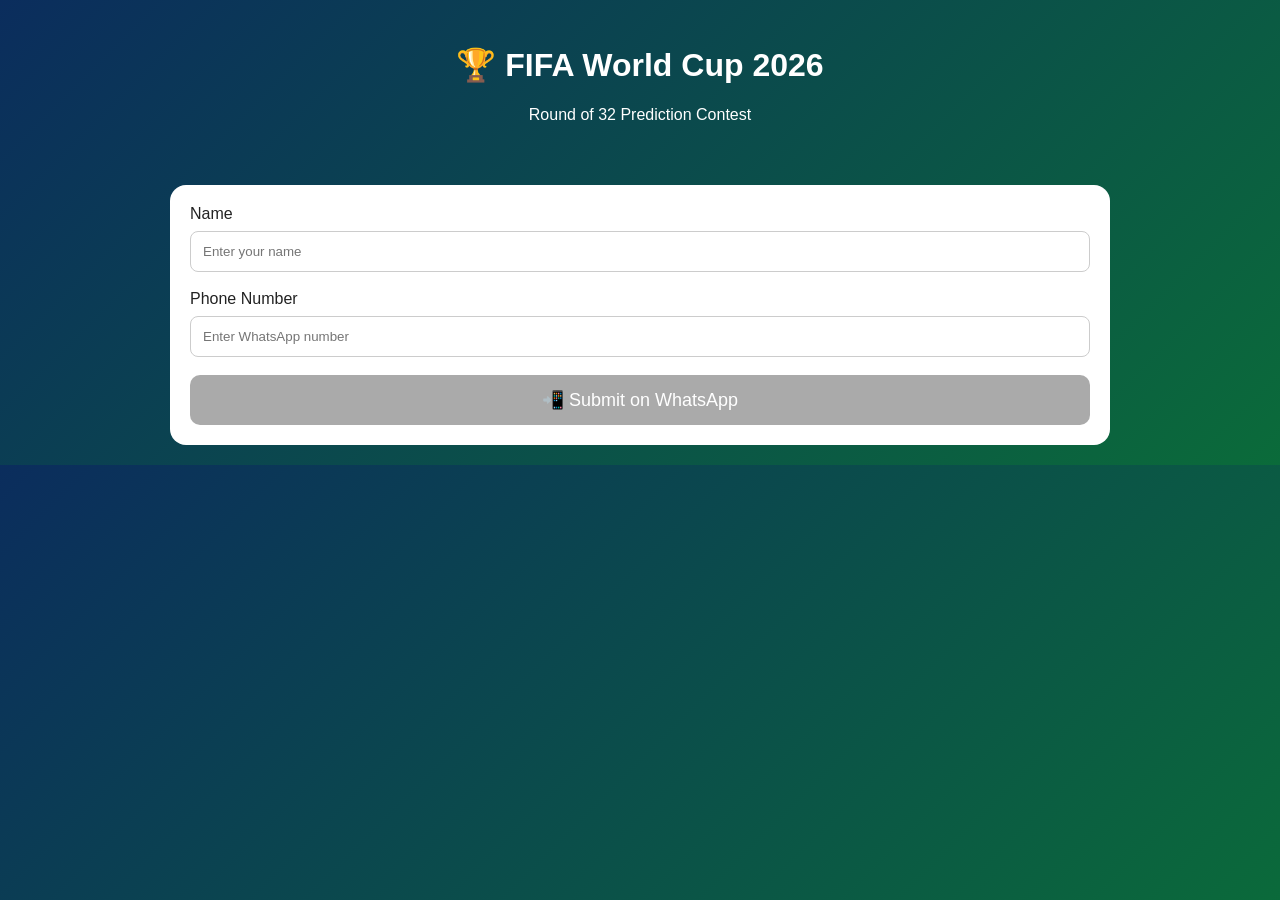
==== index.html @ 88b689f1 "Update index.html" ====
<!DOCTYPE html>
<html lang="en">
<head>
<meta charset="UTF-8">
<meta name="viewport" content="width=device-width, initial-scale=1.0">

<title>FIFA World Cup 2026 Predictor</title>

<link rel="stylesheet" href="style.css">
</head>

<body>

<header class="hero">

<h1>🏆 FIFA World Cup 2026</h1>

<p>Round of 32 Prediction Contest</p>

<div id="countdown"></div>

</header>

<div class="container">

<div class="card">

<label>Name</label>
<input
type="text"
id="name"
placeholder="Enter your name">

<label>Phone Number</label>
<input
type="tel"
id="phone"
placeholder="Enter WhatsApp number">

<div id="matches"></div>

<button id="submit" disabled>

📲 Submit on WhatsApp

</button>

</div>

</div>

<script src="script.js"></script>

</body>
</html>
---- style.css ----
body{margin:0;font-family:Arial;background:linear-gradient(135deg,#0b2d5d,#0b6b3a);color:#fff}
.hero{text-align:center;padding:25px}
.card{max-width:900px;margin:20px auto;background:#fff;color:#222;border-radius:16px;padding:20px}
.match{border:1px solid #ddd;border-radius:12px;padding:15px;margin:12px 0}
.team{font-size:18px;font-weight:bold}
.row{display:flex;gap:10px;flex-wrap:wrap;margin-top:10px}
.pick{flex:1;padding:10px;border:none;border-radius:8px;background:#eee;cursor:pointer}
.pick.selected{background:#0b6b3a;color:#fff}
input{width:100%;padding:12px;margin:8px 0 18px;border-radius:8px;border:1px solid #ccc;box-sizing:border-box}
#submit{width:100%;padding:14px;background:#25D366;color:#fff;border:none;border-radius:10px;font-size:18px}
#submit:disabled{background:#aaa}
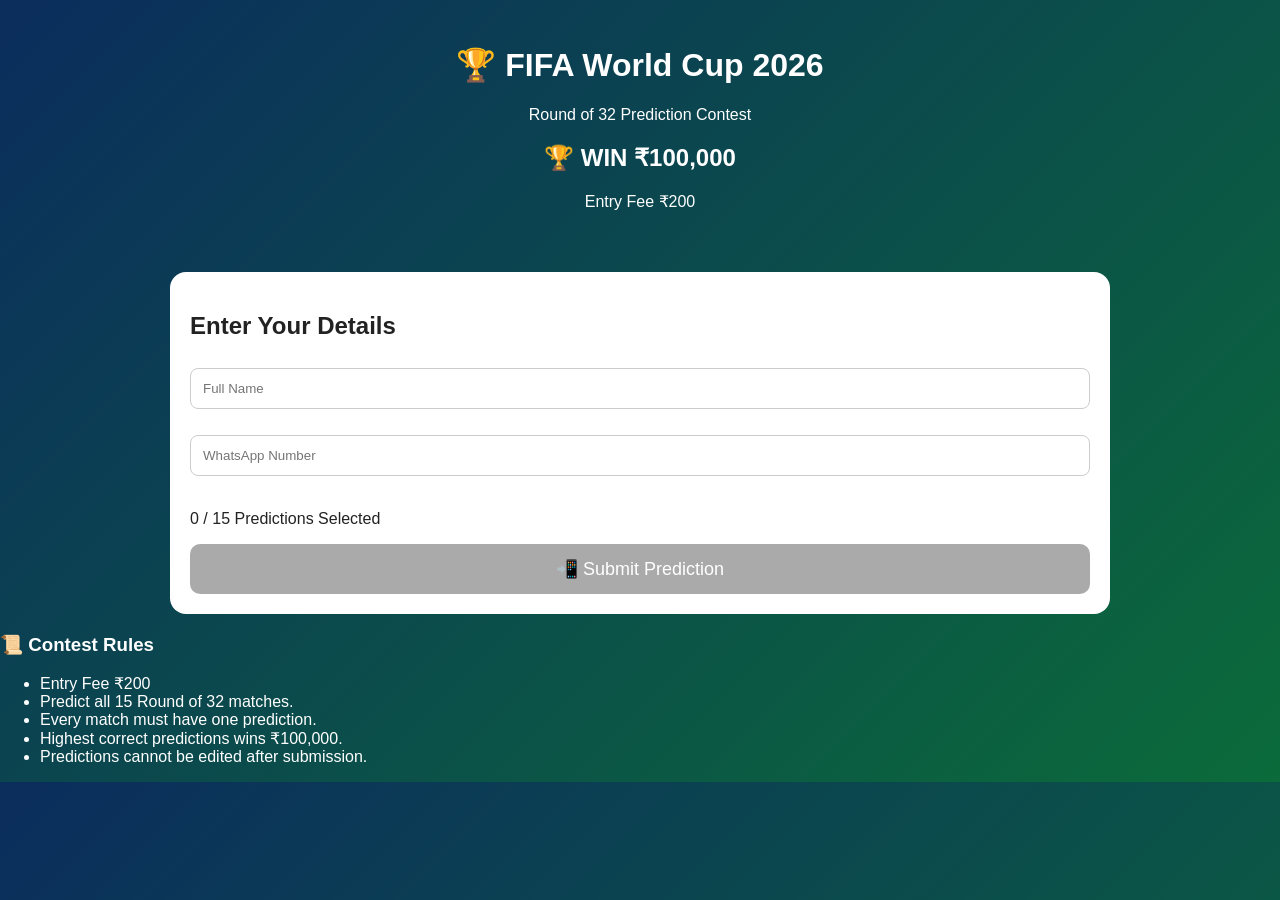
==== commit 053835e2: "Update index.html" ====
--- a/index.html
+++ b/index.html
@@ -1,12 +1,15 @@
 <!DOCTYPE html>
 <html lang="en">
+
 <head>
+
 <meta charset="UTF-8">
 <meta name="viewport" content="width=device-width, initial-scale=1.0">
 
-<title>FIFA World Cup 2026 Predictor</title>
+<title>🏆 FIFA World Cup 2026 Predictor</title>
 
 <link rel="stylesheet" href="style.css">
+
 </head>
 
 <body>
@@ -17,6 +20,14 @@
 
 <p>Round of 32 Prediction Contest</p>
 
+<div class="prize">
+
+<h2>🏆 WIN ₹100,000</h2>
+
+<p>Entry Fee ₹200</p>
+
+</div>
+
 <div id="countdown"></div>
 
 </header>
@@ -25,25 +36,59 @@
 
 <div class="card">
 
-<label>Name</label>
+<h2>Enter Your Details</h2>
+
 <input
 type="text"
 id="name"
-placeholder="Enter your name">
+placeholder="Full Name"
+autocomplete="off">
 
-<label>Phone Number</label>
 <input
 type="tel"
 id="phone"
-placeholder="Enter WhatsApp number">
+placeholder="WhatsApp Number"
+autocomplete="off">
+
+<div id="progressBox">
+
+<div id="progressBar"></div>
+
+</div>
+
+<p id="progressText">
+
+0 / 15 Predictions Selected
+
+</p>
 
 <div id="matches"></div>
 
 <button id="submit" disabled>
 
-📲 Submit on WhatsApp
+📲 Submit Prediction
 
 </button>
+
+</div>
+
+<div class="rules">
+
+<h3>📜 Contest Rules</h3>
+
+<ul>
+
+<li>Entry Fee ₹200</li>
+
+<li>Predict all 15 Round of 32 matches.</li>
+
+<li>Every match must have one prediction.</li>
+
+<li>Highest correct predictions wins ₹100,000.</li>
+
+<li>Predictions cannot be edited after submission.</li>
+
+</ul>
 
 </div>
 
@@ -52,4 +97,5 @@
 <script src="script.js"></script>
 
 </body>
+
 </html>
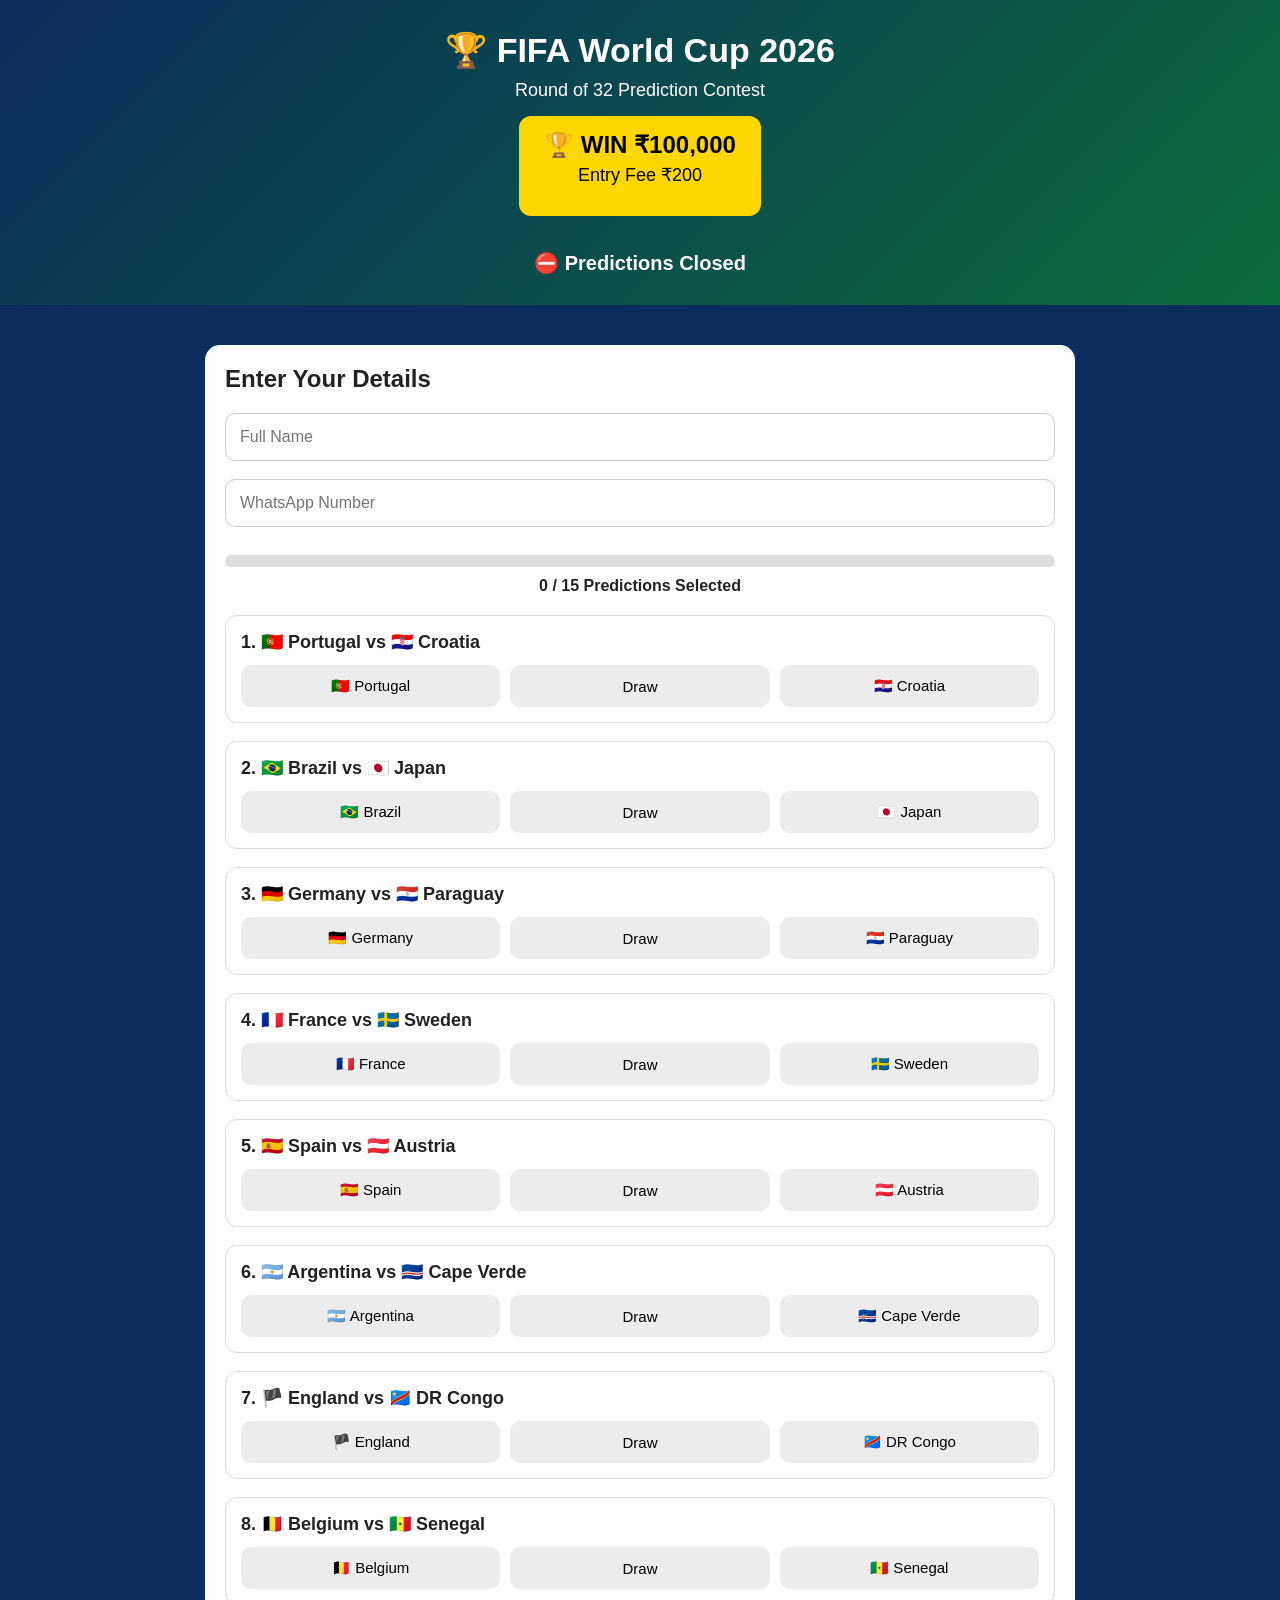
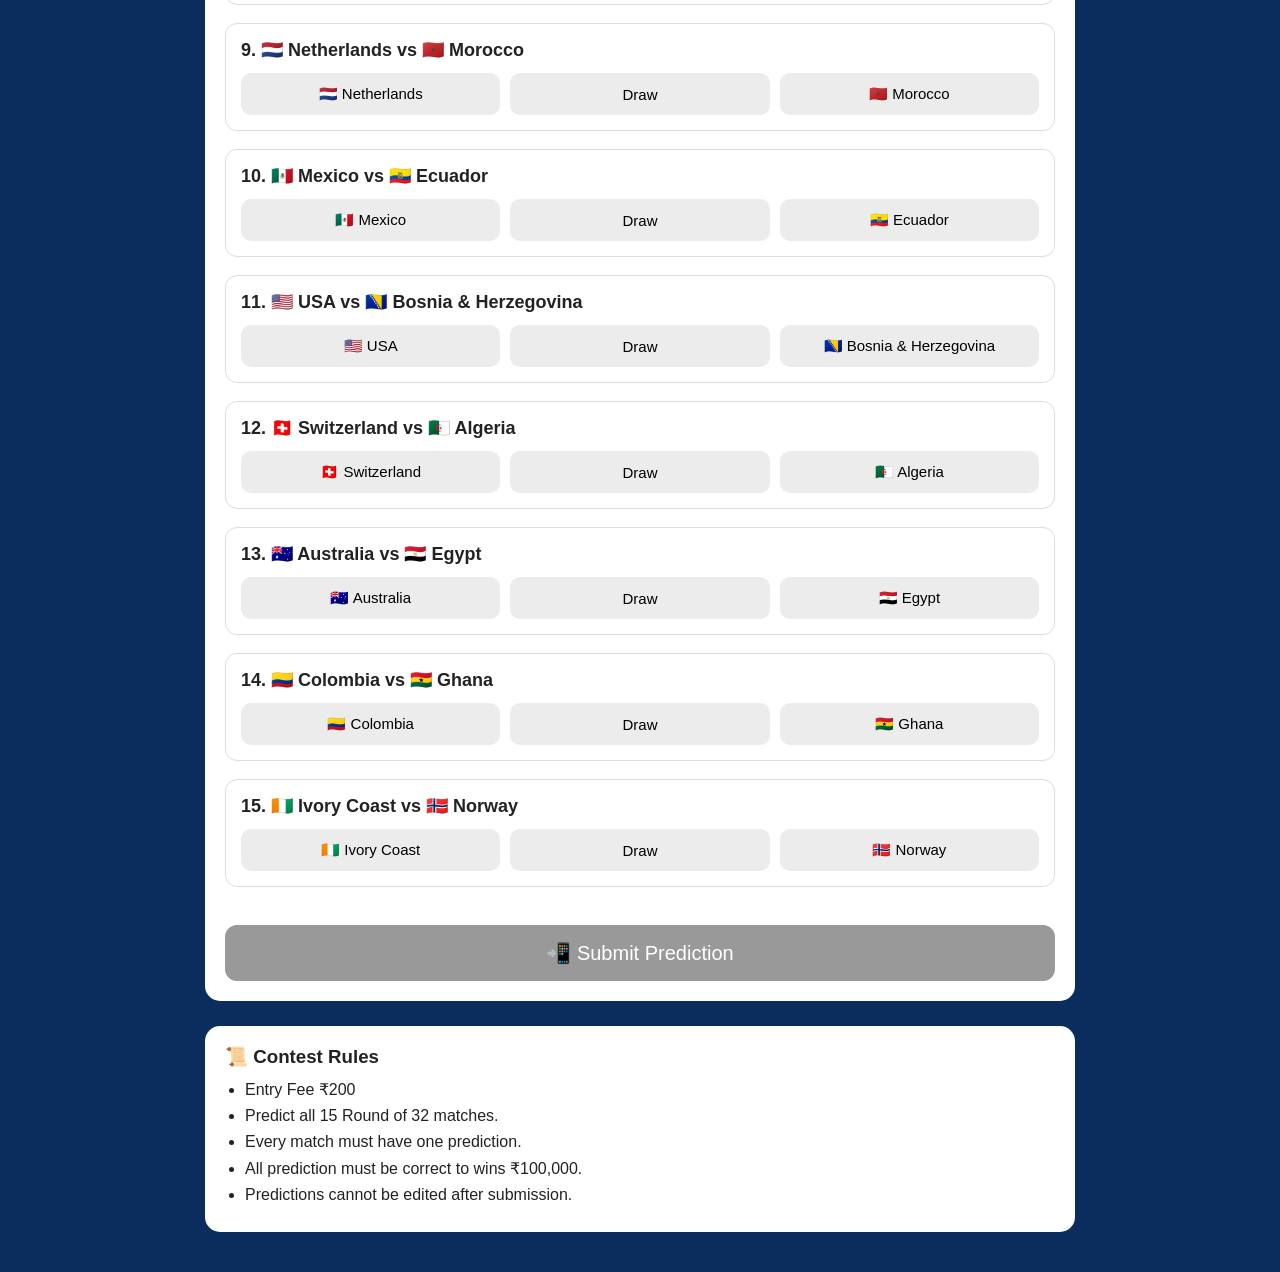
==== commit 11f3adc7: "Update index.html" ====
--- a/index.html
+++ b/index.html
@@ -84,7 +84,7 @@
 
 <li>Every match must have one prediction.</li>
 
-<li>Highest correct predictions wins ₹100,000.</li>
+<li>All prediction must be correct to wins ₹100,000.</li>
 
 <li>Predictions cannot be edited after submission.</li>
 
--- a/style.css
+++ b/style.css
@@ -1,11 +1,186 @@
-body{margin:0;font-family:Arial;background:linear-gradient(135deg,#0b2d5d,#0b6b3a);color:#fff}
-.hero{text-align:center;padding:25px}
-.card{max-width:900px;margin:20px auto;background:#fff;color:#222;border-radius:16px;padding:20px}
-.match{border:1px solid #ddd;border-radius:12px;padding:15px;margin:12px 0}
-.team{font-size:18px;font-weight:bold}
-.row{display:flex;gap:10px;flex-wrap:wrap;margin-top:10px}
-.pick{flex:1;padding:10px;border:none;border-radius:8px;background:#eee;cursor:pointer}
-.pick.selected{background:#0b6b3a;color:#fff}
-input{width:100%;padding:12px;margin:8px 0 18px;border-radius:8px;border:1px solid #ccc;box-sizing:border-box}
-#submit{width:100%;padding:14px;background:#25D366;color:#fff;border:none;border-radius:10px;font-size:18px}
-#submit:disabled{background:#aaa}
+*{
+    margin:0;
+    padding:0;
+    box-sizing:border-box;
+}
+
+body{
+    font-family:Arial,Helvetica,sans-serif;
+    background:#0b2d5d;
+    color:#fff;
+}
+
+.hero{
+    text-align:center;
+    padding:30px 20px;
+    background:linear-gradient(135deg,#0b2d5d,#0b6b3a);
+}
+
+.hero h1{
+    font-size:34px;
+    margin-bottom:10px;
+}
+
+.hero p{
+    font-size:18px;
+    margin-bottom:15px;
+}
+
+.prize{
+    display:inline-block;
+    padding:15px 25px;
+    border-radius:12px;
+    background:#FFD700;
+    color:#000;
+    margin-bottom:20px;
+}
+
+.prize h2{
+    margin-bottom:5px;
+}
+
+#countdown{
+    font-size:20px;
+    font-weight:bold;
+    margin-top:15px;
+}
+
+.container{
+    max-width:900px;
+    margin:25px auto;
+    padding:15px;
+}
+
+.card{
+    background:#fff;
+    color:#222;
+    border-radius:15px;
+    padding:20px;
+}
+
+.card h2{
+    margin-bottom:20px;
+}
+
+input{
+    width:100%;
+    padding:14px;
+    margin-bottom:18px;
+    border-radius:10px;
+    border:1px solid #ccc;
+    font-size:16px;
+}
+
+#progressBox{
+    width:100%;
+    height:12px;
+    background:#ddd;
+    border-radius:20px;
+    overflow:hidden;
+    margin-top:10px;
+}
+
+#progressBar{
+    width:0%;
+    height:100%;
+    background:#28a745;
+    transition:.3s;
+}
+
+#progressText{
+    margin:10px 0 20px;
+    text-align:center;
+    font-weight:bold;
+}
+
+.match{
+    border:1px solid #ddd;
+    border-radius:12px;
+    padding:15px;
+    margin-bottom:18px;
+}
+
+.team{
+    font-size:18px;
+    font-weight:bold;
+    margin-bottom:12px;
+}
+
+.row{
+    display:flex;
+    gap:10px;
+    flex-wrap:wrap;
+}
+
+.pick{
+    flex:1;
+    padding:12px;
+    border:none;
+    border-radius:10px;
+    background:#ececec;
+    cursor:pointer;
+    font-size:15px;
+    transition:.25s;
+}
+
+.pick:hover{
+    background:#dcdcdc;
+}
+
+.pick.selected{
+    background:#198754;
+    color:white;
+}
+
+#submit{
+    width:100%;
+    padding:16px;
+    border:none;
+    border-radius:12px;
+    background:#25D366;
+    color:white;
+    font-size:20px;
+    cursor:pointer;
+    margin-top:20px;
+}
+
+#submit:disabled{
+    background:#999;
+    cursor:not-allowed;
+}
+
+.rules{
+    margin-top:25px;
+    background:white;
+    color:#222;
+    padding:20px;
+    border-radius:15px;
+}
+
+.rules h3{
+    margin-bottom:12px;
+}
+
+.rules ul{
+    padding-left:20px;
+}
+
+.rules li{
+    margin-bottom:8px;
+}
+
+@media(max-width:700px){
+
+.hero h1{
+font-size:28px;
+}
+
+.row{
+flex-direction:column;
+}
+
+.pick{
+width:100%;
+}
+
+}
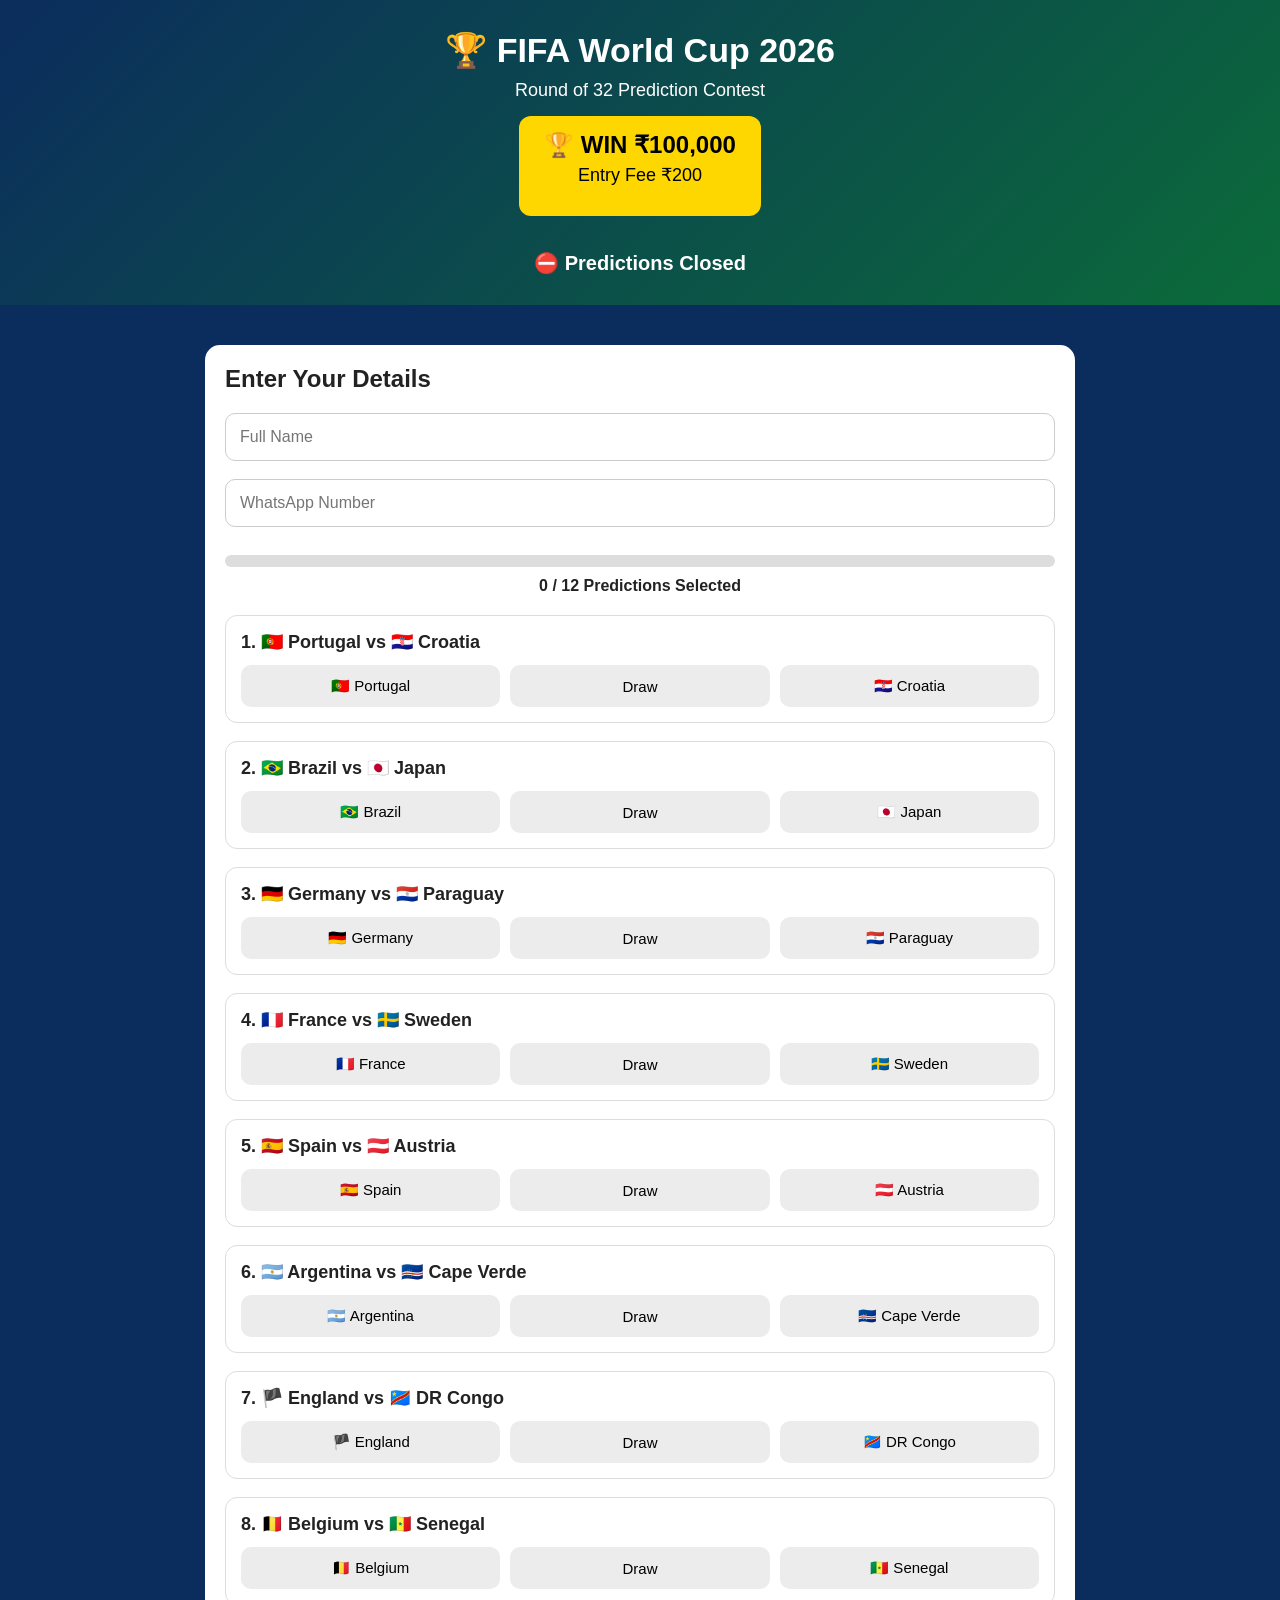
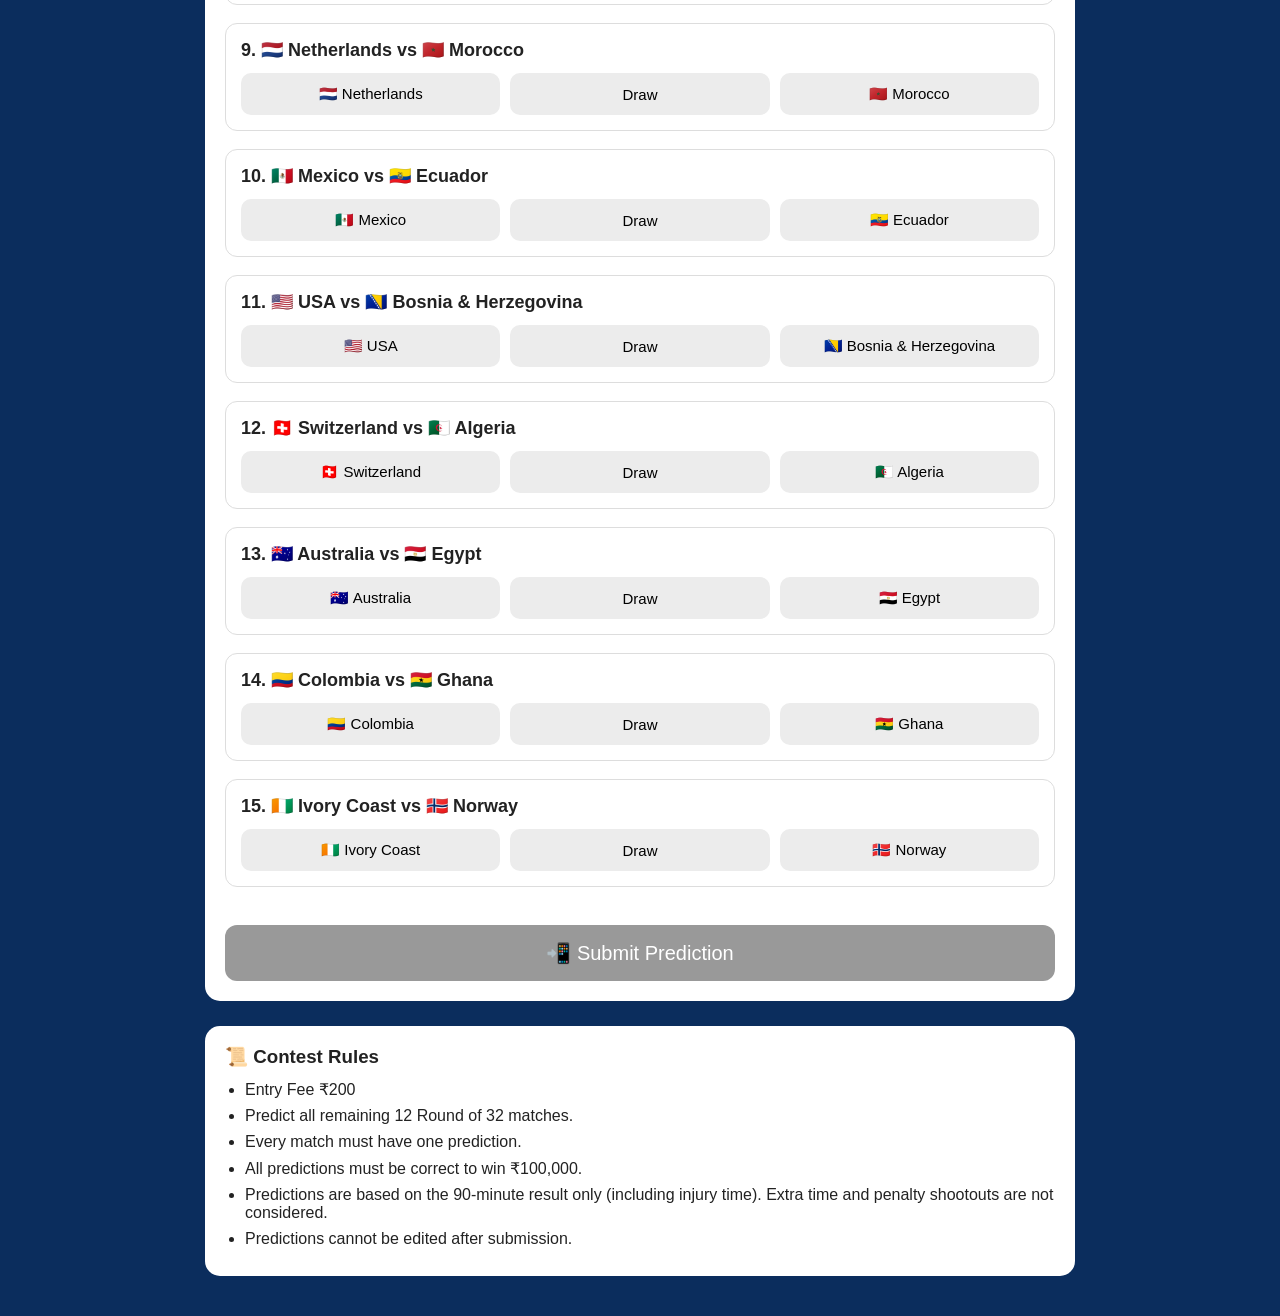
==== commit 1e3124cc: "Update index.html" ====
--- a/index.html
+++ b/index.html
@@ -58,7 +58,7 @@
 
 <p id="progressText">
 
-0 / 15 Predictions Selected
+0 / 12 Predictions Selected
 
 </p>
 
@@ -80,11 +80,13 @@
 
 <li>Entry Fee ₹200</li>
 
-<li>Predict all 15 Round of 32 matches.</li>
+<li>Predict all remaining 12 Round of 32 matches.</li>
 
 <li>Every match must have one prediction.</li>
 
-<li>All prediction must be correct to wins ₹100,000.</li>
+<li>All predictions must be correct to win ₹100,000.</li>
+
+<li>Predictions are based on the 90-minute result only (including injury time). Extra time and penalty shootouts are not considered.</li>
 
 <li>Predictions cannot be edited after submission.</li>
 
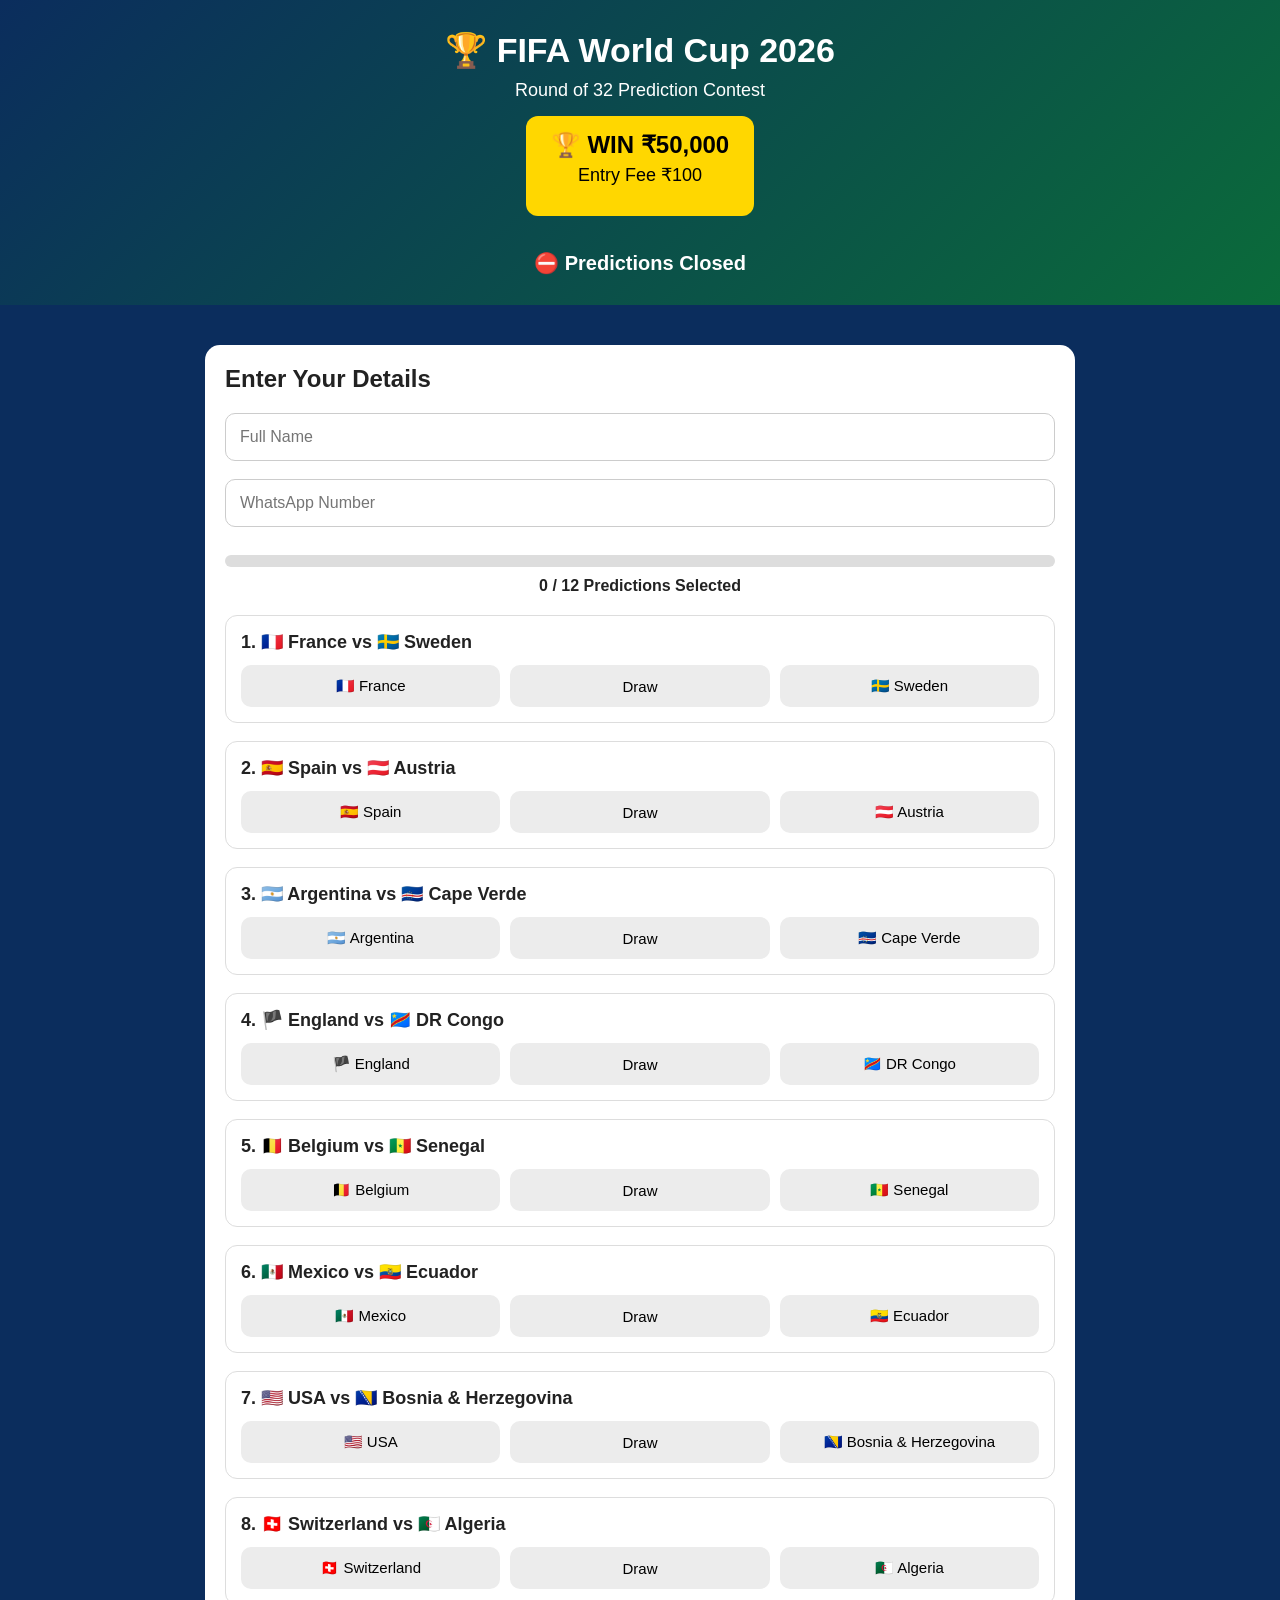
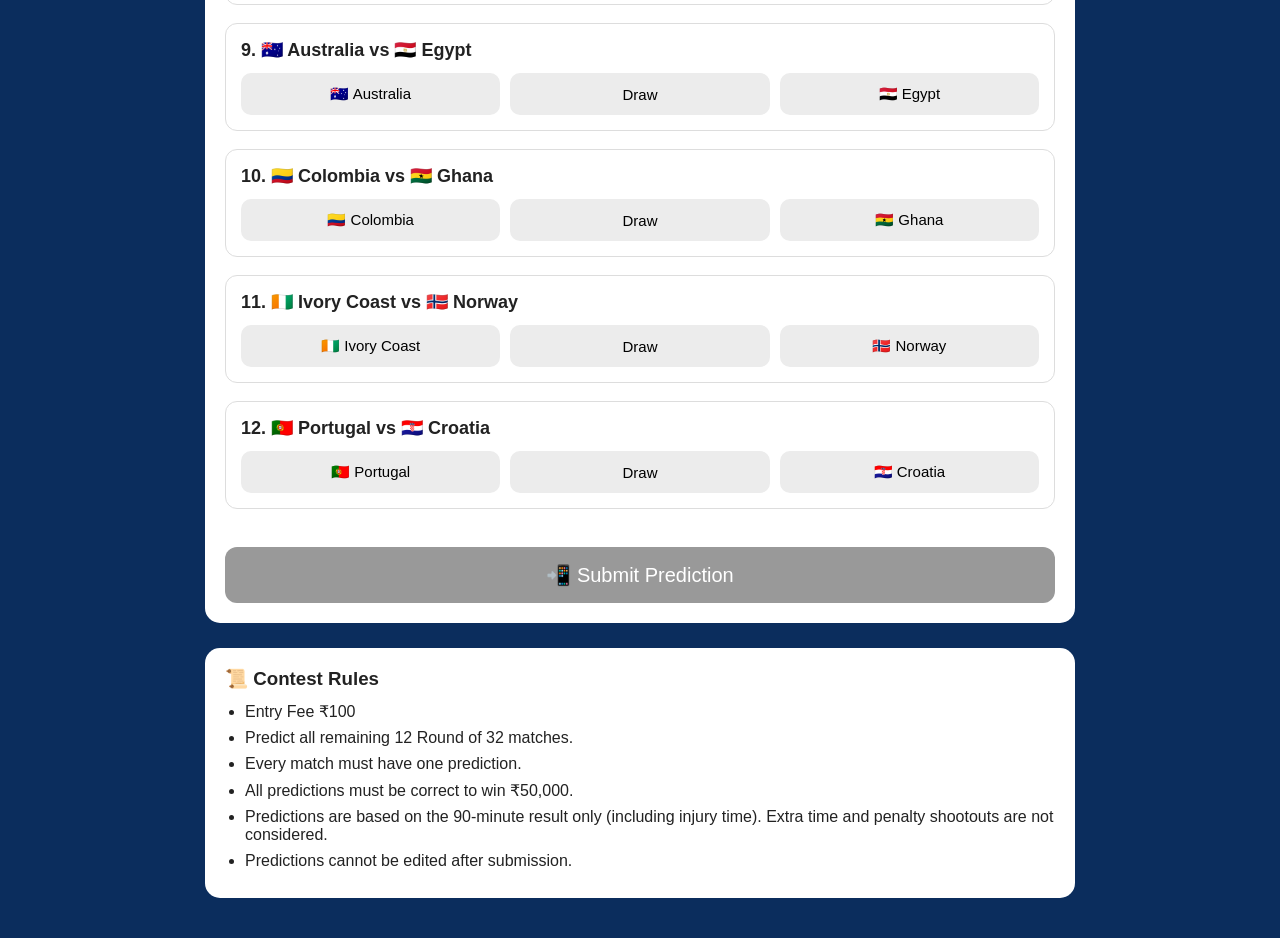
==== commit e6a5299d: "Update index.html" ====
--- a/index.html
+++ b/index.html
@@ -22,9 +22,9 @@
 
 <div class="prize">
 
-<h2>🏆 WIN ₹100,000</h2>
+<h2>🏆 WIN ₹50,000</h2>
 
-<p>Entry Fee ₹200</p>
+<p>Entry Fee ₹100</p>
 
 </div>
 
@@ -78,13 +78,13 @@
 
 <ul>
 
-<li>Entry Fee ₹200</li>
+<li>Entry Fee ₹100</li>
 
 <li>Predict all remaining 12 Round of 32 matches.</li>
 
 <li>Every match must have one prediction.</li>
 
-<li>All predictions must be correct to win ₹100,000.</li>
+<li>All predictions must be correct to win ₹50,000.</li>
 
 <li>Predictions are based on the 90-minute result only (including injury time). Extra time and penalty shootouts are not considered.</li>
 
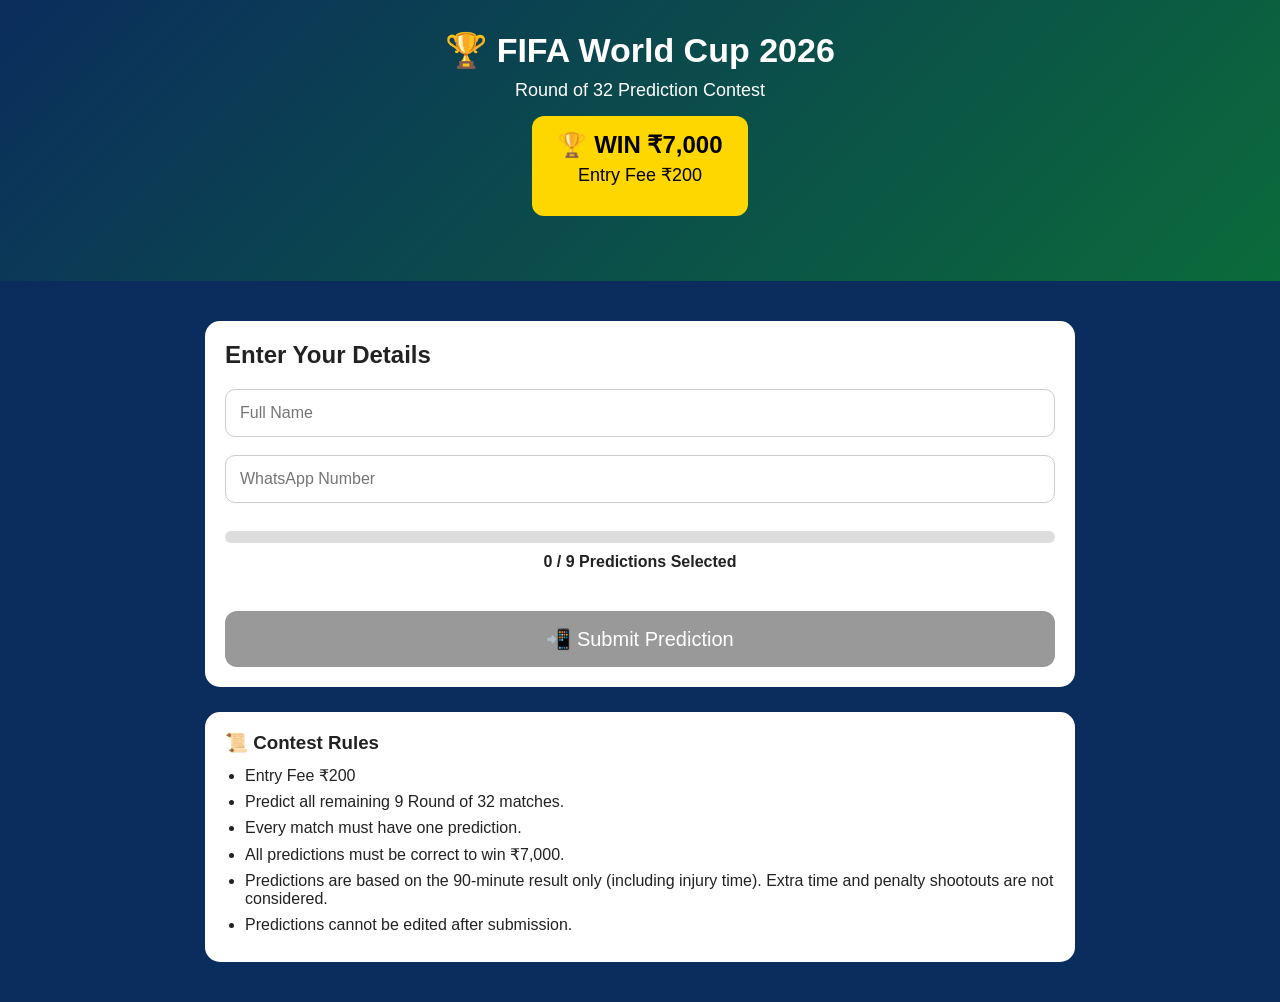
==== commit d217265b: "Update index.html" ====
--- a/index.html
+++ b/index.html
@@ -22,9 +22,9 @@
 
 <div class="prize">
 
-<h2>🏆 WIN ₹50,000</h2>
+<h2>🏆 WIN ₹7,000</h2>
 
-<p>Entry Fee ₹100</p>
+<p>Entry Fee ₹200</p>
 
 </div>
 
@@ -58,7 +58,7 @@
 
 <p id="progressText">
 
-0 / 12 Predictions Selected
+0 / 9 Predictions Selected
 
 </p>
 
@@ -78,13 +78,13 @@
 
 <ul>
 
-<li>Entry Fee ₹100</li>
+<li>Entry Fee ₹200</li>
 
-<li>Predict all remaining 12 Round of 32 matches.</li>
+<li>Predict all remaining 9 Round of 32 matches.</li>
 
 <li>Every match must have one prediction.</li>
 
-<li>All predictions must be correct to win ₹50,000.</li>
+<li>All predictions must be correct to win ₹7,000.</li>
 
 <li>Predictions are based on the 90-minute result only (including injury time). Extra time and penalty shootouts are not considered.</li>
 
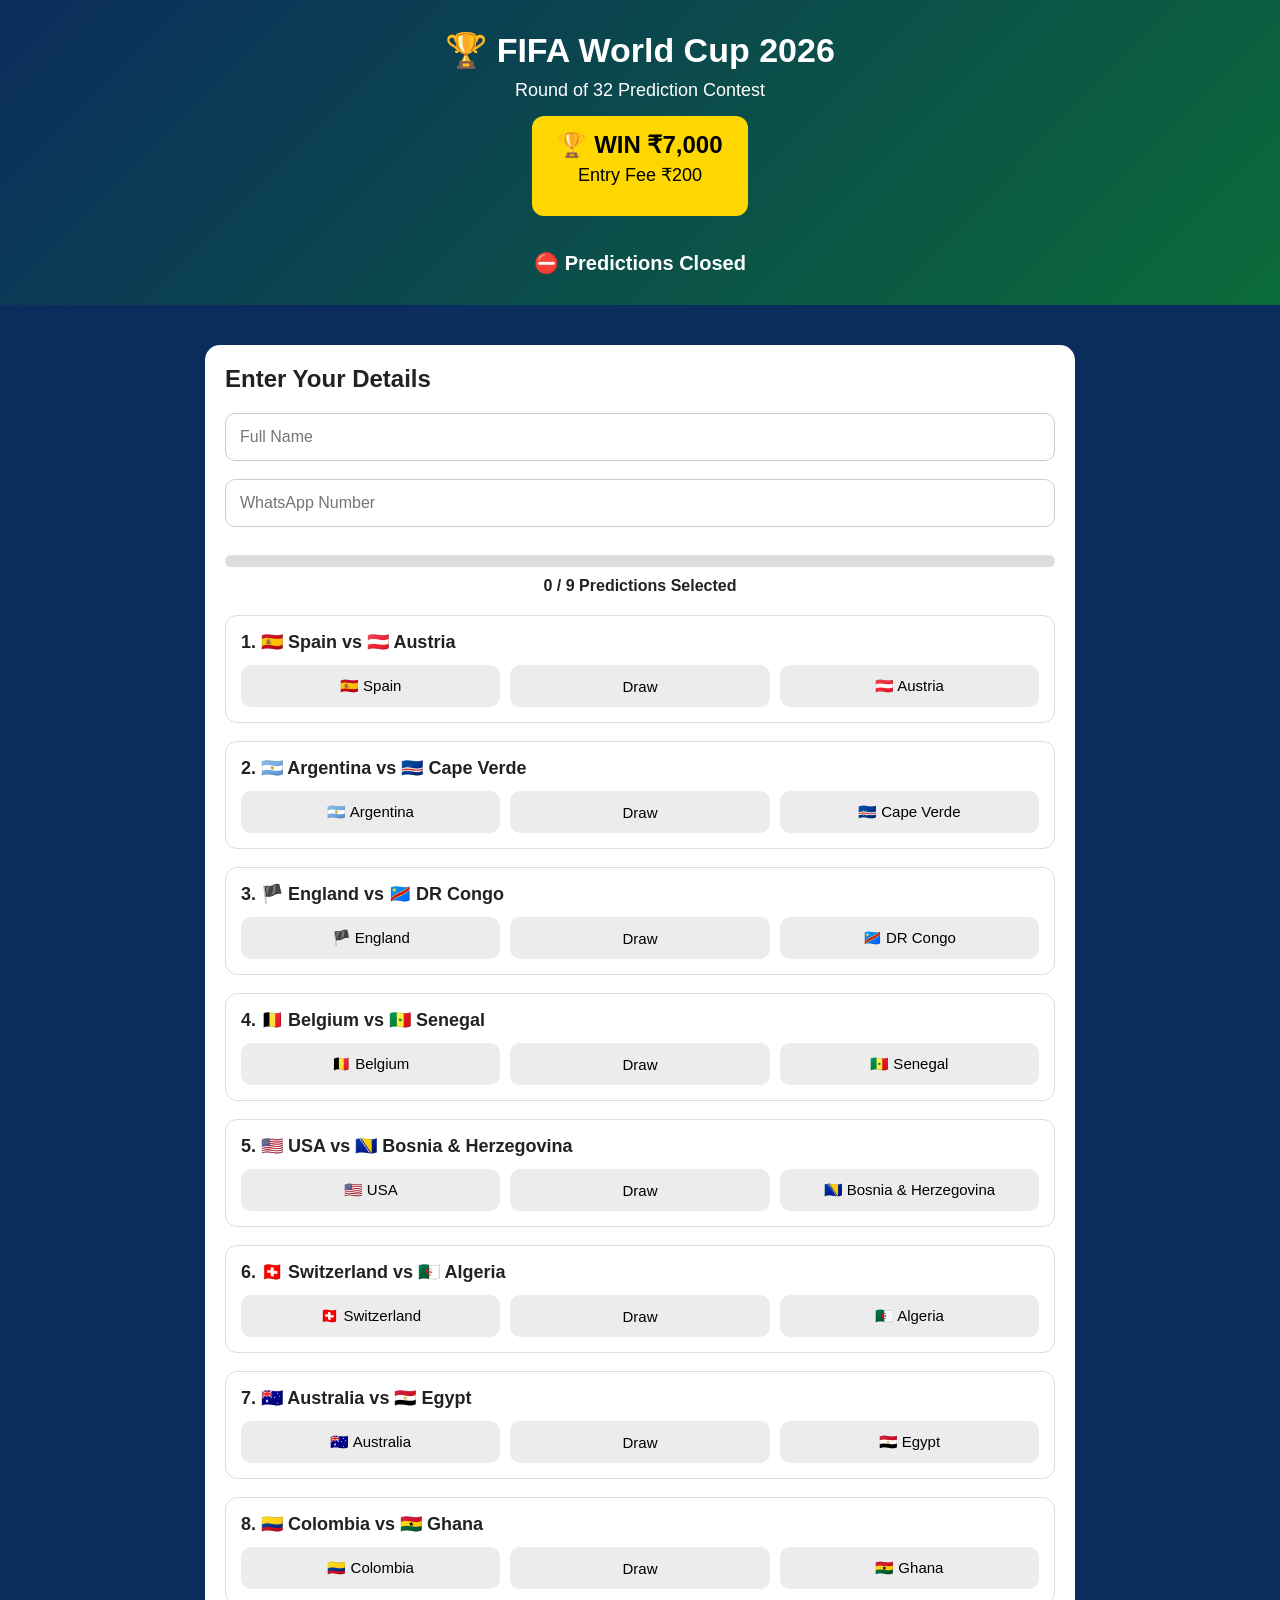
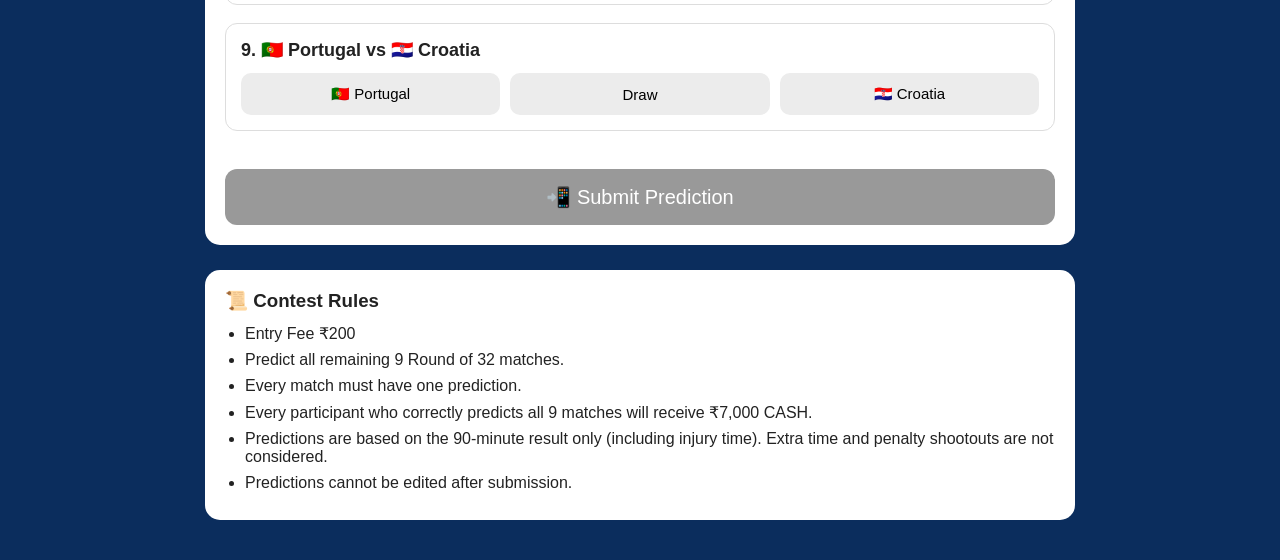
==== commit 0e89a769: "Update index.html" ====
--- a/index.html
+++ b/index.html
@@ -84,7 +84,7 @@
 
 <li>Every match must have one prediction.</li>
 
-<li>All predictions must be correct to win ₹7,000.</li>
+<li>Every participant who correctly predicts all 9 matches will receive ₹7,000 CASH.</li>
 
 <li>Predictions are based on the 90-minute result only (including injury time). Extra time and penalty shootouts are not considered.</li>
 
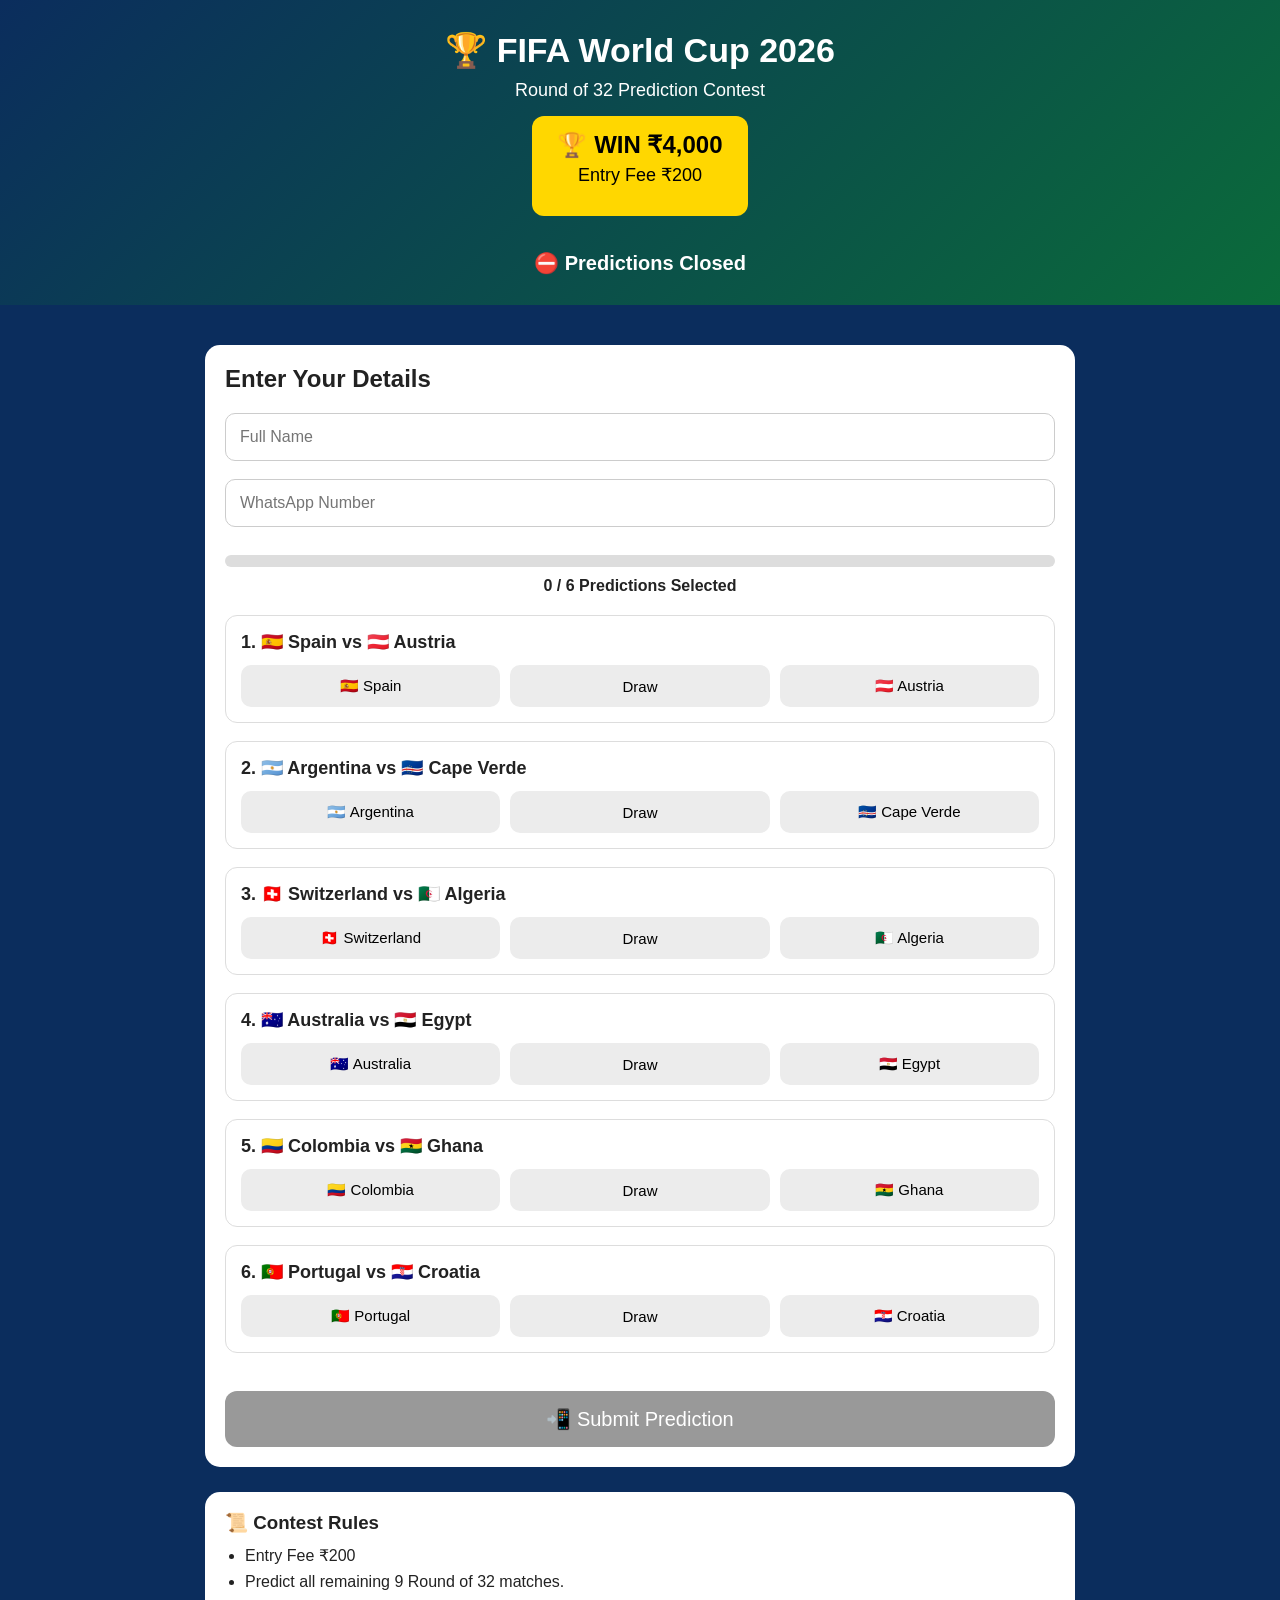
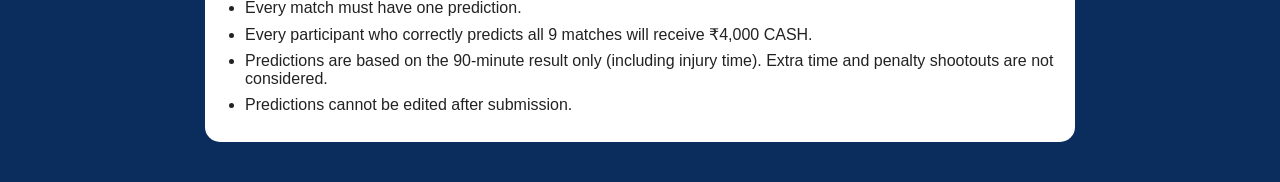
==== commit bf171aab: "Update index.html" ====
--- a/index.html
+++ b/index.html
@@ -22,7 +22,7 @@
 
 <div class="prize">
 
-<h2>🏆 WIN ₹7,000</h2>
+<h2>🏆 WIN ₹4,000</h2>
 
 <p>Entry Fee ₹200</p>
 
@@ -58,7 +58,7 @@
 
 <p id="progressText">
 
-0 / 9 Predictions Selected
+0 / 6 Predictions Selected
 
 </p>
 
@@ -84,7 +84,7 @@
 
 <li>Every match must have one prediction.</li>
 
-<li>Every participant who correctly predicts all 9 matches will receive ₹7,000 CASH.</li>
+<li>Every participant who correctly predicts all 9 matches will receive ₹4,000 CASH.</li>
 
 <li>Predictions are based on the 90-minute result only (including injury time). Extra time and penalty shootouts are not considered.</li>
 
